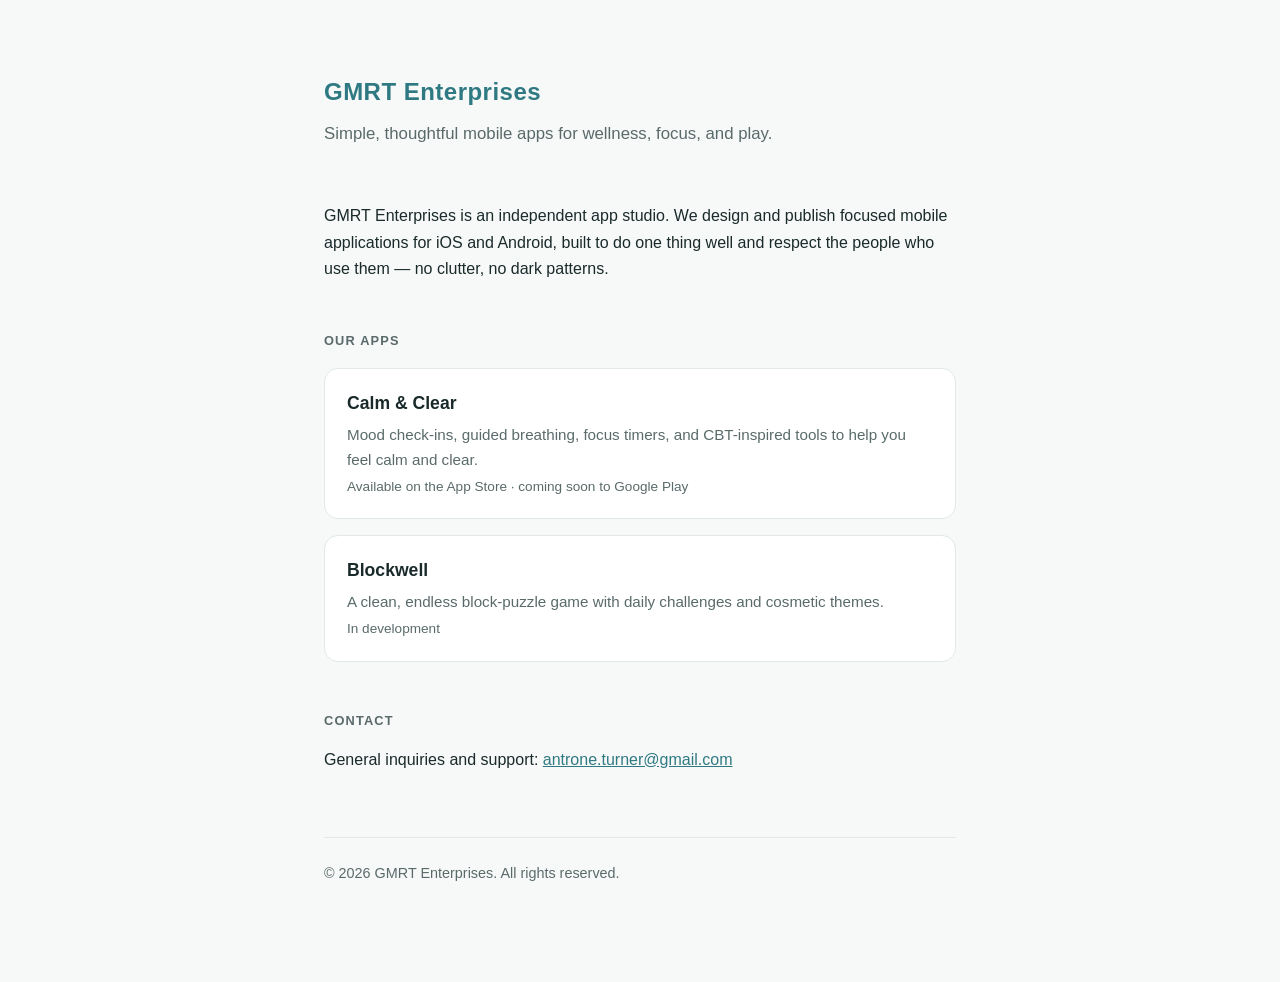
==== index.html @ a5988804 "GMRT Enterprises site" ====
<!DOCTYPE html>
<html lang="en">
<head>
<meta charset="UTF-8">
<title>GMRT Enterprises</title>
<meta name="viewport" content="width=device-width, initial-scale=1">
<meta name="description" content="GMRT Enterprises builds simple, thoughtful mobile apps for wellness, focus, and play.">
<style>
  :root {
    --bg: #f7f8f8;
    --surface: #ffffff;
    --text: #1a2a2a;
    --text-muted: #5a6a6a;
    --accent: #2f7a82;
    --border: #e2e8e8;
  }
  @media (prefers-color-scheme: dark) {
    :root {
      --bg: #0e1616;
      --surface: #16201f;
      --text: #e8efef;
      --text-muted: #9fb0b0;
      --accent: #4fb3bd;
      --border: #24312f;
    }
  }
  * { box-sizing: border-box; }
  body {
    margin: 0;
    font-family: -apple-system, BlinkMacSystemFont, "Segoe UI", Roboto, Helvetica, Arial, sans-serif;
    background: var(--bg);
    color: var(--text);
    line-height: 1.65;
    -webkit-font-smoothing: antialiased;
  }
  .wrap { max-width: 680px; margin: 0 auto; padding: 72px 24px 96px; }
  header { margin-bottom: 56px; }
  .logo {
    font-size: 1.5rem;
    font-weight: 700;
    letter-spacing: 0.02em;
    color: var(--accent);
    margin: 0 0 8px;
  }
  .tagline { color: var(--text-muted); font-size: 1.05rem; margin: 0; }
  h2 {
    font-size: 0.8rem;
    text-transform: uppercase;
    letter-spacing: 0.09em;
    color: var(--text-muted);
    margin: 48px 0 16px;
  }
  p { margin: 0 0 16px; }
  .apps { display: grid; gap: 16px; }
  .app {
    display: block;
    background: var(--surface);
    border: 1px solid var(--border);
    border-radius: 14px;
    padding: 20px 22px;
    text-decoration: none;
    color: inherit;
    transition: border-color 0.15s ease;
  }
  .app:hover { border-color: var(--accent); }
  .app-name { font-weight: 650; font-size: 1.1rem; margin: 0 0 4px; }
  .app-desc { color: var(--text-muted); font-size: 0.95rem; margin: 0; }
  .app-status { color: var(--text-muted); font-size: 0.85rem; margin: 4px 0 0; }
  a { color: var(--accent); }
  footer {
    margin-top: 64px;
    padding-top: 24px;
    border-top: 1px solid var(--border);
    color: var(--text-muted);
    font-size: 0.9rem;
  }
</style>
</head>
<body>
<div class="wrap">
  <header>
    <p class="logo">GMRT Enterprises</p>
    <p class="tagline">Simple, thoughtful mobile apps for wellness, focus, and play.</p>
  </header>

  <p>GMRT Enterprises is an independent app studio. We design and publish focused mobile applications for iOS and Android, built to do one thing well and respect the people who use them &mdash; no clutter, no dark patterns.</p>

  <h2>Our Apps</h2>
  <div class="apps">
    <a class="app" href="https://apps.apple.com/us/app/calm-and-clear/id6804903688">
      <p class="app-name">Calm &amp; Clear</p>
      <p class="app-desc">Mood check-ins, guided breathing, focus timers, and CBT-inspired tools to help you feel calm and clear.</p>
      <p class="app-status">Available on the App Store &middot; coming soon to Google Play</p>
    </a>
    <div class="app">
      <p class="app-name">Blockwell</p>
      <p class="app-desc">A clean, endless block-puzzle game with daily challenges and cosmetic themes.</p>
      <p class="app-status">In development</p>
    </div>
  </div>

  <h2>Contact</h2>
  <p>General inquiries and support: <a href="mailto:antrone.turner@gmail.com">antrone.turner@gmail.com</a></p>

  <footer>
    &copy; 2026 GMRT Enterprises. All rights reserved.
  </footer>
</div>
</body>
</html>
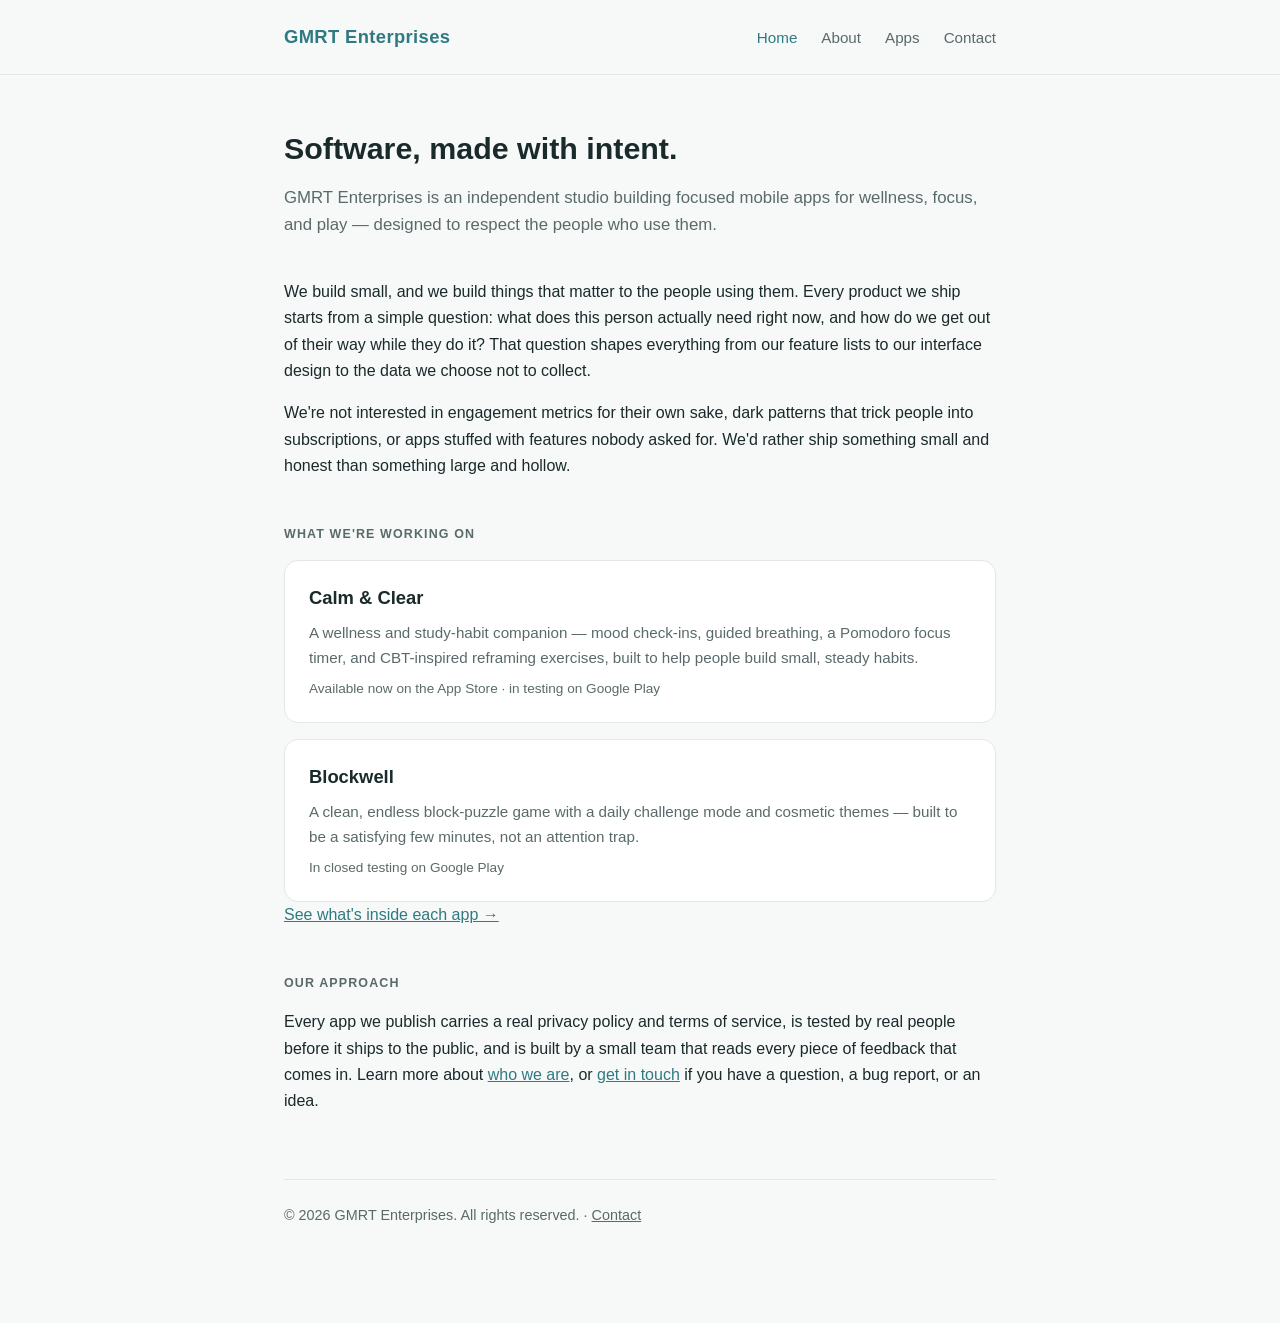
==== commit e91113f6: "Expand site to multi-page: About, Apps, Contact" ====
--- a/index.html
+++ b/index.html
@@ -4,106 +4,52 @@
 <meta charset="UTF-8">
 <title>GMRT Enterprises</title>
 <meta name="viewport" content="width=device-width, initial-scale=1">
-<meta name="description" content="GMRT Enterprises builds simple, thoughtful mobile apps for wellness, focus, and play.">
-<style>
-  :root {
-    --bg: #f7f8f8;
-    --surface: #ffffff;
-    --text: #1a2a2a;
-    --text-muted: #5a6a6a;
-    --accent: #2f7a82;
-    --border: #e2e8e8;
-  }
-  @media (prefers-color-scheme: dark) {
-    :root {
-      --bg: #0e1616;
-      --surface: #16201f;
-      --text: #e8efef;
-      --text-muted: #9fb0b0;
-      --accent: #4fb3bd;
-      --border: #24312f;
-    }
-  }
-  * { box-sizing: border-box; }
-  body {
-    margin: 0;
-    font-family: -apple-system, BlinkMacSystemFont, "Segoe UI", Roboto, Helvetica, Arial, sans-serif;
-    background: var(--bg);
-    color: var(--text);
-    line-height: 1.65;
-    -webkit-font-smoothing: antialiased;
-  }
-  .wrap { max-width: 680px; margin: 0 auto; padding: 72px 24px 96px; }
-  header { margin-bottom: 56px; }
-  .logo {
-    font-size: 1.5rem;
-    font-weight: 700;
-    letter-spacing: 0.02em;
-    color: var(--accent);
-    margin: 0 0 8px;
-  }
-  .tagline { color: var(--text-muted); font-size: 1.05rem; margin: 0; }
-  h2 {
-    font-size: 0.8rem;
-    text-transform: uppercase;
-    letter-spacing: 0.09em;
-    color: var(--text-muted);
-    margin: 48px 0 16px;
-  }
-  p { margin: 0 0 16px; }
-  .apps { display: grid; gap: 16px; }
-  .app {
-    display: block;
-    background: var(--surface);
-    border: 1px solid var(--border);
-    border-radius: 14px;
-    padding: 20px 22px;
-    text-decoration: none;
-    color: inherit;
-    transition: border-color 0.15s ease;
-  }
-  .app:hover { border-color: var(--accent); }
-  .app-name { font-weight: 650; font-size: 1.1rem; margin: 0 0 4px; }
-  .app-desc { color: var(--text-muted); font-size: 0.95rem; margin: 0; }
-  .app-status { color: var(--text-muted); font-size: 0.85rem; margin: 4px 0 0; }
-  a { color: var(--accent); }
-  footer {
-    margin-top: 64px;
-    padding-top: 24px;
-    border-top: 1px solid var(--border);
-    color: var(--text-muted);
-    font-size: 0.9rem;
-  }
-</style>
+<meta name="description" content="GMRT Enterprises is an independent software studio building focused, respectful mobile apps for wellness, focus, and play.">
+<link rel="stylesheet" href="styles.css">
 </head>
 <body>
+<nav class="site-nav">
+  <div class="inner">
+    <a class="brand" href="/">GMRT Enterprises</a>
+    <div class="nav-links">
+      <a href="/" class="active">Home</a>
+      <a href="/about.html">About</a>
+      <a href="/apps.html">Apps</a>
+      <a href="/contact.html">Contact</a>
+    </div>
+  </div>
+</nav>
 <div class="wrap">
-  <header>
-    <p class="logo">GMRT Enterprises</p>
-    <p class="tagline">Simple, thoughtful mobile apps for wellness, focus, and play.</p>
+  <header class="page-header">
+    <h1>Software, made with intent.</h1>
+    <p class="tagline">GMRT Enterprises is an independent studio building focused mobile apps for wellness, focus, and play &mdash; designed to respect the people who use them.</p>
   </header>
 
-  <p>GMRT Enterprises is an independent app studio. We design and publish focused mobile applications for iOS and Android, built to do one thing well and respect the people who use them &mdash; no clutter, no dark patterns.</p>
+  <p>We build small, and we build things that matter to the people using them. Every product we ship starts from a simple question: what does this person actually need right now, and how do we get out of their way while they do it? That question shapes everything from our feature lists to our interface design to the data we choose not to collect.</p>
 
-  <h2>Our Apps</h2>
+  <p>We're not interested in engagement metrics for their own sake, dark patterns that trick people into subscriptions, or apps stuffed with features nobody asked for. We'd rather ship something small and honest than something large and hollow.</p>
+
+  <h2>What We're Working On</h2>
   <div class="apps">
     <a class="app" href="https://apps.apple.com/us/app/calm-and-clear/id6804903688">
       <p class="app-name">Calm &amp; Clear</p>
-      <p class="app-desc">Mood check-ins, guided breathing, focus timers, and CBT-inspired tools to help you feel calm and clear.</p>
-      <p class="app-status">Available on the App Store &middot; coming soon to Google Play</p>
+      <p class="app-desc">A wellness and study-habit companion &mdash; mood check-ins, guided breathing, a Pomodoro focus timer, and CBT-inspired reframing exercises, built to help people build small, steady habits.</p>
+      <p class="app-status">Available now on the App Store &middot; in testing on Google Play</p>
     </a>
     <div class="app">
       <p class="app-name">Blockwell</p>
-      <p class="app-desc">A clean, endless block-puzzle game with daily challenges and cosmetic themes.</p>
-      <p class="app-status">In development</p>
+      <p class="app-desc">A clean, endless block-puzzle game with a daily challenge mode and cosmetic themes &mdash; built to be a satisfying few minutes, not an attention trap.</p>
+      <p class="app-status">In closed testing on Google Play</p>
     </div>
   </div>
 
-  <h2>Contact</h2>
-  <p>General inquiries and support: <a href="mailto:antrone.turner@gmail.com">antrone.turner@gmail.com</a></p>
+  <p><a href="/apps.html">See what's inside each app &rarr;</a></p>
 
-  <footer>
-    &copy; 2026 GMRT Enterprises. All rights reserved.
+  <h2>Our Approach</h2>
+  <p>Every app we publish carries a real privacy policy and terms of service, is tested by real people before it ships to the public, and is built by a small team that reads every piece of feedback that comes in. Learn more about <a href="/about.html">who we are</a>, or <a href="/contact.html">get in touch</a> if you have a question, a bug report, or an idea.</p>
+
+  <footer class="site-footer">
+    &copy; 2026 GMRT Enterprises. All rights reserved. &middot; <a href="/contact.html">Contact</a>
   </footer>
 </div>
 </body>
--- a/styles.css
+++ b/styles.css
@@ -0,0 +1,107 @@
+:root {
+  --bg: #f7f8f8;
+  --surface: #ffffff;
+  --text: #1a2a2a;
+  --text-muted: #5a6a6a;
+  --accent: #2f7a82;
+  --accent-dark: #215a61;
+  --border: #e2e8e8;
+}
+@media (prefers-color-scheme: dark) {
+  :root {
+    --bg: #0e1616;
+    --surface: #16201f;
+    --text: #e8efef;
+    --text-muted: #9fb0b0;
+    --accent: #4fb3bd;
+    --accent-dark: #7fd0d8;
+    --border: #24312f;
+  }
+}
+* { box-sizing: border-box; }
+html { scroll-behavior: smooth; }
+body {
+  margin: 0;
+  font-family: -apple-system, BlinkMacSystemFont, "Segoe UI", Roboto, Helvetica, Arial, sans-serif;
+  background: var(--bg);
+  color: var(--text);
+  line-height: 1.65;
+  -webkit-font-smoothing: antialiased;
+}
+.wrap { max-width: 760px; margin: 0 auto; padding: 0 24px 96px; }
+nav.site-nav {
+  border-bottom: 1px solid var(--border);
+  margin-bottom: 48px;
+}
+nav.site-nav .inner {
+  max-width: 760px;
+  margin: 0 auto;
+  padding: 22px 24px;
+  display: flex;
+  align-items: center;
+  justify-content: space-between;
+  flex-wrap: wrap;
+  gap: 12px;
+}
+.brand {
+  font-weight: 700;
+  font-size: 1.15rem;
+  letter-spacing: 0.02em;
+  color: var(--accent);
+  text-decoration: none;
+}
+.nav-links { display: flex; gap: 24px; flex-wrap: wrap; }
+.nav-links a {
+  color: var(--text-muted);
+  text-decoration: none;
+  font-size: 0.95rem;
+  font-weight: 500;
+}
+.nav-links a:hover, .nav-links a.active { color: var(--accent); }
+header.page-header { margin-bottom: 40px; }
+h1 { font-size: 1.9rem; margin: 0 0 10px; }
+.tagline { color: var(--text-muted); font-size: 1.05rem; margin: 0; }
+h2 {
+  font-size: 0.78rem;
+  text-transform: uppercase;
+  letter-spacing: 0.09em;
+  color: var(--text-muted);
+  margin: 44px 0 16px;
+}
+h3 { font-size: 1.15rem; margin: 0 0 6px; }
+p { margin: 0 0 16px; }
+a { color: var(--accent); }
+.apps { display: grid; gap: 16px; }
+.app {
+  display: block;
+  background: var(--surface);
+  border: 1px solid var(--border);
+  border-radius: 14px;
+  padding: 22px 24px;
+  text-decoration: none;
+  color: inherit;
+  transition: border-color 0.15s ease;
+}
+.app:hover { border-color: var(--accent); }
+.app-name { font-weight: 650; font-size: 1.15rem; margin: 0 0 6px; }
+.app-desc { color: var(--text-muted); font-size: 0.95rem; margin: 0 0 8px; }
+.app-status { color: var(--text-muted); font-size: 0.85rem; margin: 0; }
+.feature-list { margin: 10px 0 0; padding-left: 20px; color: var(--text-muted); font-size: 0.92rem; }
+.feature-list li { margin-bottom: 4px; }
+.card {
+  background: var(--surface);
+  border: 1px solid var(--border);
+  border-radius: 14px;
+  padding: 24px 26px;
+  margin-bottom: 16px;
+}
+footer.site-footer {
+  margin-top: 64px;
+  padding-top: 24px;
+  border-top: 1px solid var(--border);
+  color: var(--text-muted);
+  font-size: 0.9rem;
+}
+footer.site-footer a { color: var(--text-muted); text-decoration: underline; }
+.contact-row { display: flex; gap: 10px; align-items: baseline; margin-bottom: 14px; }
+.contact-label { font-weight: 600; min-width: 90px; color: var(--text-muted); font-size: 0.85rem; text-transform: uppercase; letter-spacing: 0.05em; }
